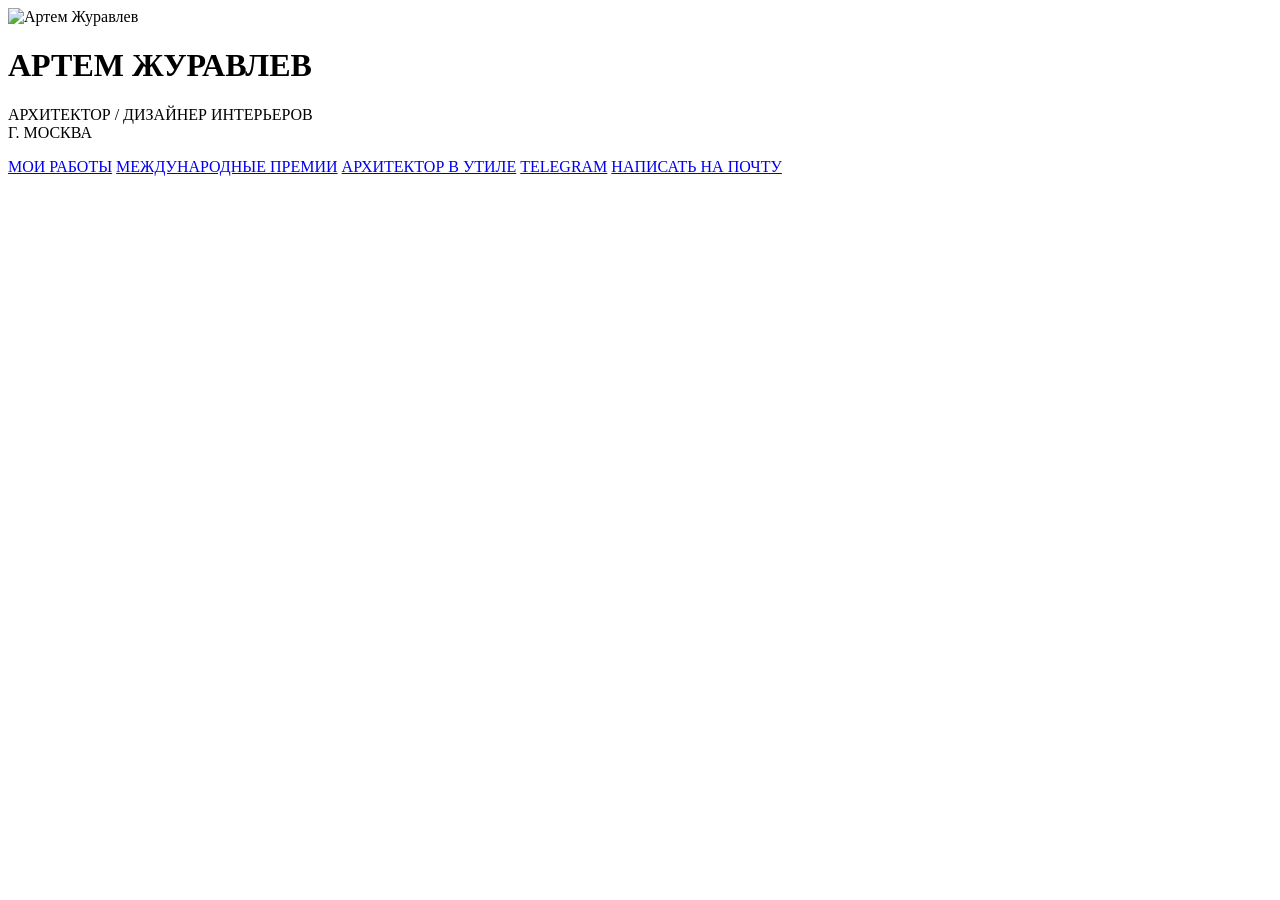
==== index.html @ 8761270f "Rename Index.html to index.html" ====
<!DOCTYPE html>
<html lang="ru">
<head>
    <meta charset="UTF-8">
    <meta name="viewport" content="width=device-width, initial-scale=1.0">
    <title>Артем Журавлев — Архитектор / Дизайнер интерьеров</title>
    <link rel="stylesheet" href="style.css">
</head>
<body>
    <div class="card">
        <!-- Шапка -->
        <div class="header-bg">
            <div class="avatar-container">
                <!-- Укажите название файла вашей аватарки -->
                <img src="avatar.jpg" alt="Артем Журавлев" class="avatar">
            </div>
        </div>

        <!-- Контент -->
        <div class="content">
            <h1 class="name">АРТЕМ ЖУРАВЛЕВ</h1>
            <p class="subtitle">АРХИТЕКТОР / ДИЗАЙНЕР ИНТЕРЬЕРОВ<br>Г. МОСКВА</p>

            <!-- Кнопки -->
            <div class="buttons">
                <!-- Замените '#' на реальную ссылку на портфолио -->
                <a href="#" target="_blank" class="btn">МОИ РАБОТЫ</a>
                
                <!-- Переход на вторую страницу -->
                <a href="awards.html" class="btn">МЕЖДУНАРОДНЫЕ ПРЕМИИ</a>
                
                <!-- Замените '#' на нужную ссылку -->
                <a href="#" target="_blank" class="btn">АРХИТЕКТОР В УТИЛЕ</a>
                
                <!-- Замените '#' на ссылку на Telegram (например, https://t.me/yourusername) -->
                <a href="#" target="_blank" class="btn">TELEGRAM</a>
                
                <!-- Замените email@example.com на вашу почту -->
                <a href="mailto:email@example.com" class="btn">НАПИСАТЬ НА ПОЧТУ</a>
            </div>
        </div>
    </div>
</body>
</html>
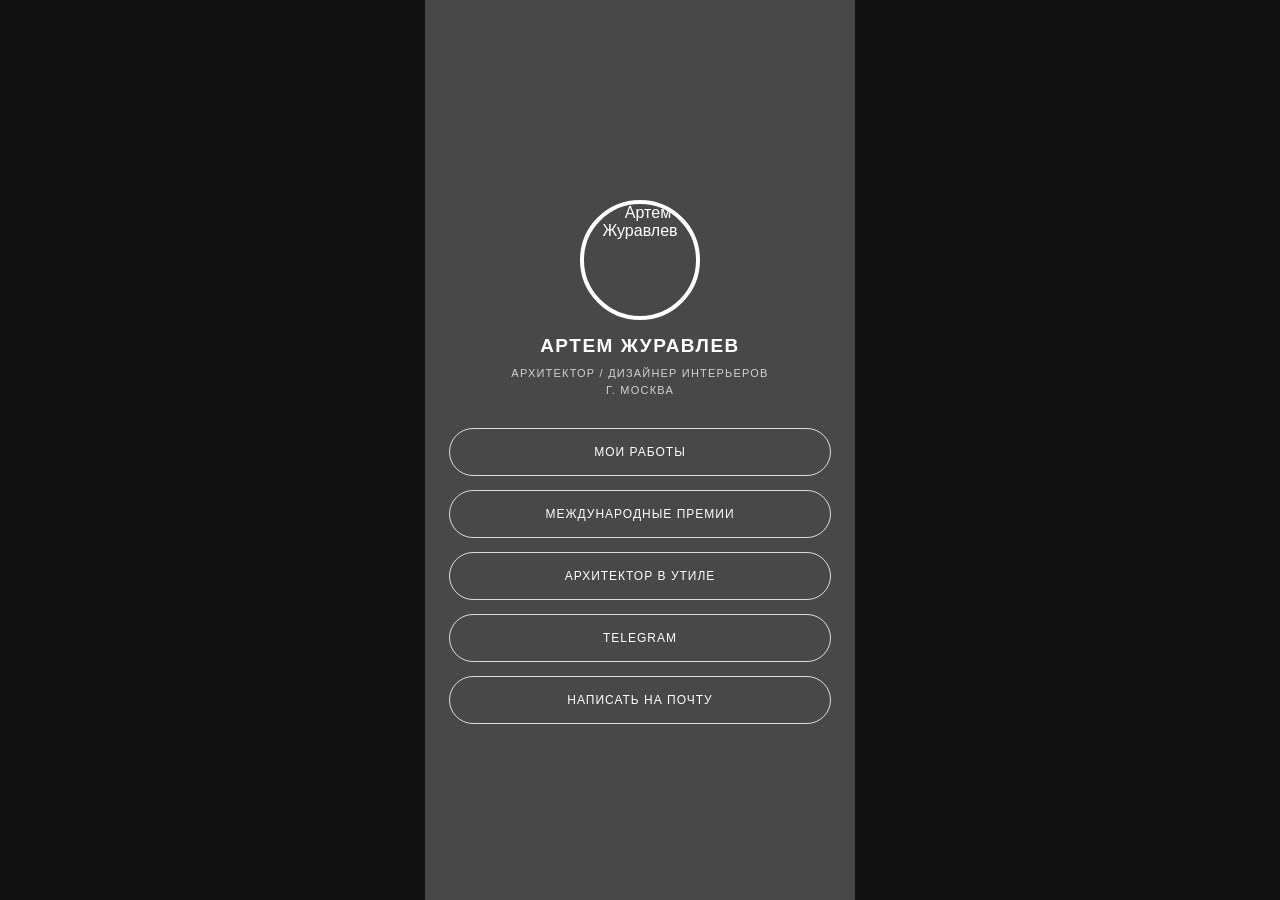
==== commit 7b0131c9: "Update index.html" ====
--- a/index.html
+++ b/index.html
@@ -21,7 +21,7 @@
             <h1 class="name">АРТЕМ ЖУРАВЛЕВ</h1>
             <p class="subtitle">АРХИТЕКТОР / ДИЗАЙНЕР ИНТЕРЬЕРОВ<br>Г. МОСКВА</p>
 
-            <!-- Кнопки -->
+            <!-- Кнопки   -->
             <div class="buttons">
                 <!-- Замените '#' на реальную ссылку на портфолио -->
                 <a href="#" target="_blank" class="btn">МОИ РАБОТЫ</a>
--- a/style.css
+++ b/style.css
@@ -0,0 +1,136 @@
+* {
+    box-sizing: border-box;
+    margin: 0;
+    padding: 0;
+    font-family: -apple-system, BlinkMacSystemFont, "Segoe UI", Roboto, Helvetica, Arial, sans-serif;
+}
+
+body {
+    background-color: #111111;
+    display: flex;
+    justify-content: center;
+    align-items: flex-start;
+    min-height: 100vh;
+    padding: 0;
+}
+
+/* Контейнер карточки */
+.card {
+    width: 100%;
+    max-width: 430px; /* Ширина под iPhone 16 Pro Max */
+    min-height: 100vh;
+    background-color: #484848; /* Точный цвет фона из вашего макета */
+    color: #ffffff;
+    text-align: center;
+    position: relative;
+    display: flex;
+    flex-direction: column;
+}
+
+/* Шапка с фоновым фото */
+.header-bg {
+    height: 260px;
+    background-image: url('header-bg.jpg'); /* Название файла фона */
+    background-size: cover;
+    background-position: center;
+    position: relative;
+    width: 100%;
+    flex-shrink: 0;
+}
+
+.awards-header {
+    height: 220px;
+}
+
+/* Контейнер аватарки */
+.avatar-container {
+    position: absolute;
+    bottom: -60px;
+    left: 50%;
+    transform: translateX(-50%);
+    width: 120px;
+    height: 120px;
+    z-index: 10;
+}
+
+/* Картинка аватарки */
+.avatar {
+    width: 120px;
+    height: 120px;
+    border-radius: 50%;
+    border: 4px solid #ffffff;
+    object-fit: cover; /* Предотвращает сплющивание картинки */
+    display: block;
+}
+
+/* Контентная область */
+.content {
+    padding: 75px 24px 40px 24px;
+    flex-grow: 1;
+    display: flex;
+    flex-direction: column;
+}
+
+.name {
+    font-size: 19px;
+    font-weight: 700;
+    letter-spacing: 1.5px;
+    margin-bottom: 8px;
+    text-transform: uppercase;
+}
+
+.subtitle {
+    font-size: 11px;
+    color: #d1d1d1;
+    letter-spacing: 1.2px;
+    line-height: 1.5;
+    margin-bottom: 30px;
+    text-transform: uppercase;
+}
+
+.title {
+    font-size: 15px;
+    font-weight: 600;
+    letter-spacing: 1.5px;
+    margin-bottom: 30px;
+    text-transform: uppercase;
+}
+
+/* Кнопки */
+.buttons {
+    display: flex;
+    flex-direction: column;
+    gap: 14px;
+    width: 100%;
+}
+
+.btn {
+    display: flex;
+    align-items: center;
+    justify-content: center;
+    width: 100%;
+    height: 48px;
+    border: 1px solid rgba(255, 255, 255, 0.8);
+    border-radius: 24px;
+    color: #ffffff;
+    text-decoration: none;
+    font-size: 12px;
+    font-weight: 500;
+    letter-spacing: 1px;
+    transition: all 0.2s ease;
+    background: transparent;
+    box-sizing: border-box;
+}
+
+.btn:hover {
+    background-color: rgba(255, 255, 255, 0.15);
+    border-color: #ffffff;
+}
+
+.btn-back {
+    margin-top: 15px;
+    opacity: 0.7;
+}
+
+.btn-back:hover {
+    opacity: 1;
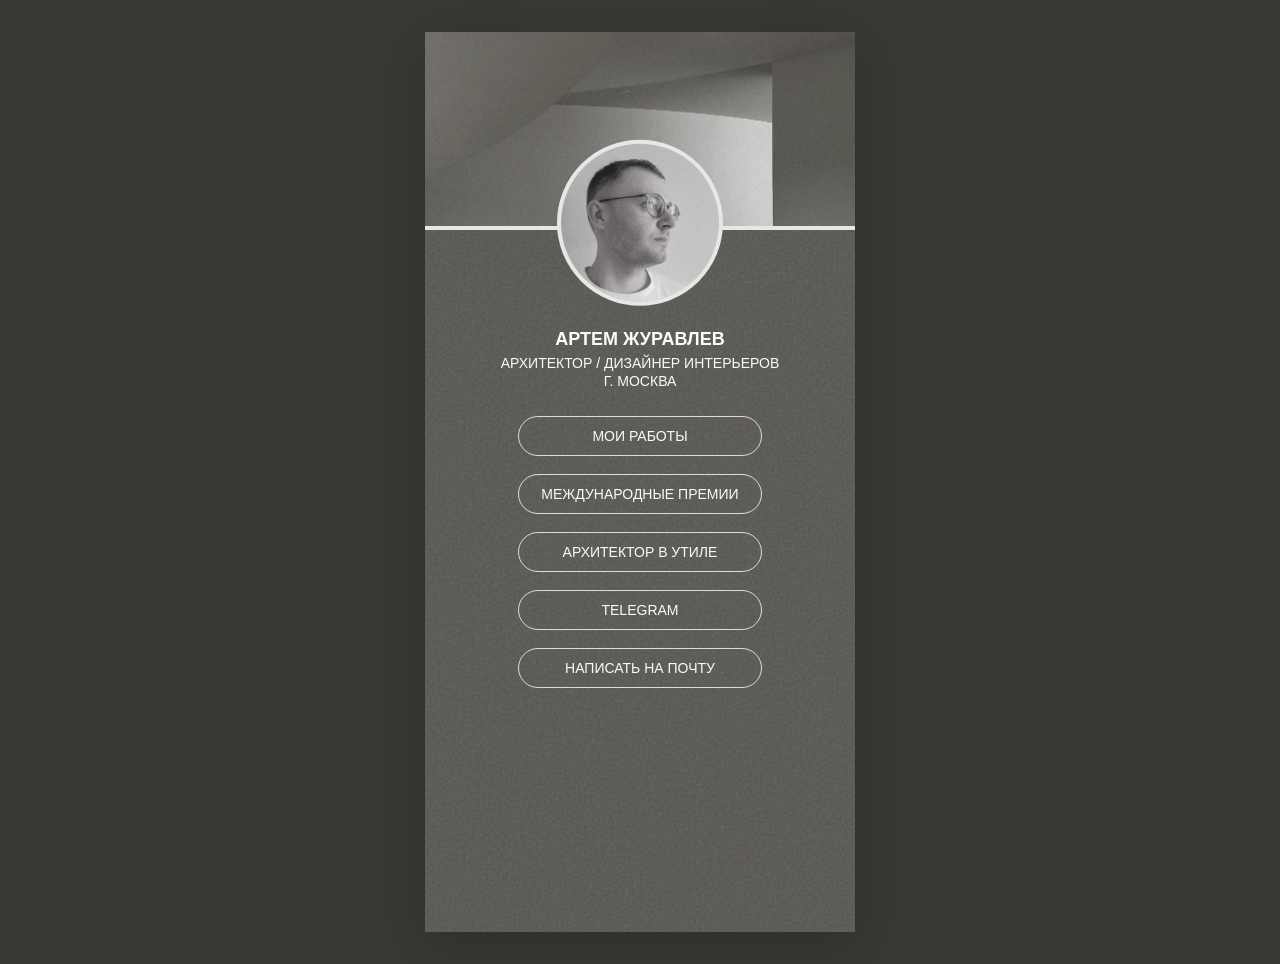
==== commit 36f6cd4a: "fix" ====
--- a/index.html
+++ b/index.html
@@ -1,44 +1,33 @@
-<!DOCTYPE html>
+<!doctype html>
 <html lang="ru">
 <head>
-    <meta charset="UTF-8">
-    <meta name="viewport" content="width=device-width, initial-scale=1.0">
-    <title>Артем Журавлев — Архитектор / Дизайнер интерьеров</title>
-    <link rel="stylesheet" href="style.css">
+  <meta charset="UTF-8">
+  <meta name="viewport" content="width=device-width, initial-scale=1">
+  <meta name="theme-color" content="#56554f">
+  <meta name="description" content="Артем Журавлев — архитектор и дизайнер интерьеров, Москва. Работы, международные премии и контакты.">
+  <title>Артем Журавлев — архитектор и дизайнер интерьеров</title>
+  <link rel="icon" type="image/svg+xml" href="data:image/svg+xml,%3Csvg xmlns='http://www.w3.org/2000/svg' viewBox='0 0 32 32'%3E%3Crect width='32' height='32' rx='5' fill='%2356554f'/%3E%3Cpath d='m7 25 9-19 9 19M11 18h10' fill='none' stroke='%23fff' stroke-width='2'/%3E%3C/svg%3E">
+  <link rel="stylesheet" href="styles.css">
 </head>
 <body>
-    <div class="card">
-        <!-- Шапка -->
-        <div class="header-bg">
-            <div class="avatar-container">
-                <!-- Укажите название файла вашей аватарки -->
-                <img src="avatar.jpg" alt="Артем Журавлев" class="avatar">
-            </div>
-        </div>
-
-        <!-- Контент -->
-        <div class="content">
-            <h1 class="name">АРТЕМ ЖУРАВЛЕВ</h1>
-            <p class="subtitle">АРХИТЕКТОР / ДИЗАЙНЕР ИНТЕРЬЕРОВ<br>Г. МОСКВА</p>
-
-            <!-- Кнопки   -->
-            <div class="buttons">
-                <!-- Замените '#' на реальную ссылку на портфолио -->
-                <a href="#" target="_blank" class="btn">МОИ РАБОТЫ</a>
-                
-                <!-- Переход на вторую страницу -->
-                <a href="awards.html" class="btn">МЕЖДУНАРОДНЫЕ ПРЕМИИ</a>
-                
-                <!-- Замените '#' на нужную ссылку -->
-                <a href="#" target="_blank" class="btn">АРХИТЕКТОР В УТИЛЕ</a>
-                
-                <!-- Замените '#' на ссылку на Telegram (например, https://t.me/yourusername) -->
-                <a href="#" target="_blank" class="btn">TELEGRAM</a>
-                
-                <!-- Замените email@example.com на вашу почту -->
-                <a href="mailto:email@example.com" class="btn">НАПИСАТЬ НА ПОЧТУ</a>
-            </div>
-        </div>
-    </div>
+  <div class="page">
+    <header class="cover" aria-label="Портрет архитектора">
+      <div class="cover__crop" aria-hidden="true"><img class="cover__image" src="assets/header-bg.webp" alt="" width="860" height="391"></div>
+      <div class="portrait"><img class="portrait__image" src="assets/avatar.webp" alt="Артем Журавлев" width="384" height="384"></div>
+    </header>
+    <main class="profile">
+      <h1 class="profile__name">Артем Журавлев</h1>
+      <p class="profile__description">Архитектор / дизайнер интерьеров<br>г. Москва</p>
+      <nav class="links" aria-label="Работы и контакты">
+        <!-- Для подключения ссылки добавьте href="https://…" и удалите aria-disabled, role и title. -->
+        <a class="link" role="link" aria-disabled="true" title="Ссылка на портфолио пока не указана">Мои работы</a>
+        <a class="link" href="awards.html">Международные премии</a>
+        <a class="link" role="link" aria-disabled="true" title="Ссылка пока не указана">Архитектор в утиле</a>
+        <a class="link" role="link" aria-disabled="true" title="Адрес Telegram пока не указан">Telegram</a>
+        <!-- Для почты используйте href="mailto:ваш-адрес". -->
+        <a class="link" role="link" aria-disabled="true" title="Адрес электронной почты пока не указан">Написать на почту</a>
+      </nav>
+    </main>
+  </div>
 </body>
 </html>
--- a/styles.css
+++ b/styles.css
@@ -0,0 +1,88 @@
+/* Чистый CSS. Исходные изображения находятся в assets/. */
+:root {
+  color-scheme: dark;
+  --background: #56554f;
+  --text: #fafafa;
+  --outline: rgba(255, 255, 255, .78);
+  --page-width: 430px;
+}
+* { box-sizing: border-box; }
+html { min-width: 280px; min-height: 100%; background: #383834; }
+body { margin: 0; color: var(--text); font-family: Arial, Helvetica, sans-serif; }
+.page {
+  position: relative;
+  isolation: isolate;
+  width: min(100%, var(--page-width));
+  min-height: 100vh;
+  min-height: 100svh;
+  margin-inline: auto;
+  overflow: hidden;
+  background: var(--background);
+}
+/* Мелкое зерно — фон, не растровый снимок всей страницы. */
+.page::before {
+  content: "";
+  position: absolute;
+  inset: 0;
+  z-index: -1;
+  pointer-events: none;
+  opacity: .24;
+  background-image: url("data:image/svg+xml,%3Csvg viewBox='0 0 180 180' xmlns='http://www.w3.org/2000/svg'%3E%3Cfilter id='n'%3E%3CfeTurbulence type='fractalNoise' baseFrequency='.85' numOctaves='3' stitchTiles='stitch'/%3E%3C/filter%3E%3Cpath fill='%23fff' filter='url(%23n)' opacity='.65' d='M0 0h180v180H0z'/%3E%3C/svg%3E");
+}
+.cover {
+  position: relative;
+  width: 100%;
+  aspect-ratio: 347 / 160;
+  border-bottom: 4px solid #e7e7e5;
+}
+.cover__crop { position: absolute; inset: 0; overflow: hidden; }
+.cover__image { display: block; width: 100%; height: 100%; object-fit: cover; }
+.portrait {
+  position: absolute;
+  z-index: 1;
+  width: 38.62%;
+  aspect-ratio: 1;
+  left: 50%;
+  bottom: 0;
+  transform: translate(-50%, 48%);
+  border: 4px solid #e7e7e5;
+  border-radius: 50%;
+  overflow: hidden;
+  background: #c7c7c5;
+}
+.portrait__image { display: block; width: 100%; height: 100%; object-fit: cover; }
+.profile { padding: 22.7% 20px 64px; text-align: center; }
+.profile__name { margin: 0; font-size: 1.125rem; line-height: 1.25; font-weight: 700; text-transform: uppercase; }
+.profile__description { margin: 5px 0 0; font-size: .875rem; line-height: 1.25; text-transform: uppercase; }
+.links { display: flex; flex-direction: column; gap: 18px; width: min(100%, 244px); margin: 26px auto 0; }
+.link {
+  display: flex;
+  align-items: center;
+  justify-content: center;
+  width: 100%;
+  min-height: 40px;
+  padding: 9px 8px;
+  border: 1px solid var(--outline);
+  border-radius: 999px;
+  background: transparent;
+  color: inherit;
+  font: inherit;
+  font-size: .875rem;
+  line-height: 1.25;
+  text-align: center;
+  text-decoration: none;
+  text-transform: uppercase;
+  transition: background-color .18s, border-color .18s;
+}
+.link[href]:hover { background: rgba(255, 255, 255, .12); border-color: #fff; }
+.link:focus-visible, .back:focus-visible { outline: 2px solid #fff; outline-offset: 5px; }
+.link[aria-disabled="true"] { cursor: default; }
+.awards { padding: 48px 20px 64px; text-align: center; }
+.awards__title { margin: 0; font-size: 1.125rem; line-height: 1.4; font-weight: 600; text-transform: uppercase; }
+.awards .links { margin-top: 48px; }
+.back { width: min(100%, 244px); margin: 24px auto 0; gap: 8px; color: #dededb; border-color: rgba(255, 255, 255, .5); }
+@media (min-width: 600px) {
+  body { padding: 32px 20px; }
+  .page { min-height: max(900px, calc(100svh - 64px)); box-shadow: 0 12px 60px #0003; }
+}
+@media (prefers-reduced-motion: reduce) { .link { transition: none; } }
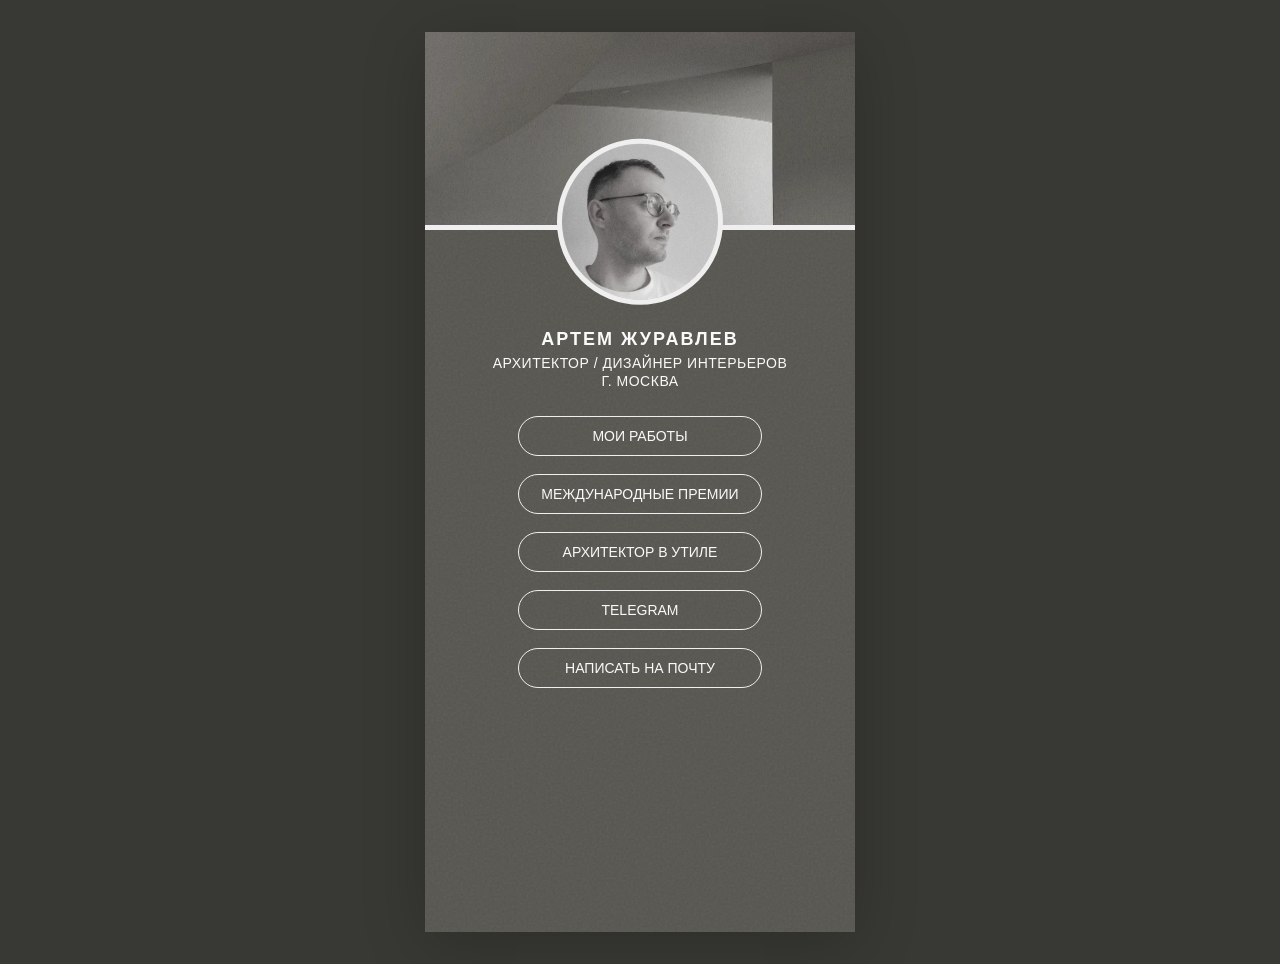
==== commit 8b57a650: "Fix 2" ====
--- a/index.html
+++ b/index.html
@@ -19,13 +19,13 @@
       <h1 class="profile__name">Артем Журавлев</h1>
       <p class="profile__description">Архитектор / дизайнер интерьеров<br>г. Москва</p>
       <nav class="links" aria-label="Работы и контакты">
-        <!-- Для подключения ссылки добавьте href="https://…" и удалите aria-disabled, role и title. -->
-        <a class="link" role="link" aria-disabled="true" title="Ссылка на портфолио пока не указана">Мои работы</a>
+        <!-- Для подключения ссылки добавьте href="https://…" и удалите aria-disabled, role и title. -->    
+        <a class="link" target="_blank" href="https://www.behance.net/artemzhuravlev">Мои работы</a>
         <a class="link" href="awards.html">Международные премии</a>
-        <a class="link" role="link" aria-disabled="true" title="Ссылка пока не указана">Архитектор в утиле</a>
-        <a class="link" role="link" aria-disabled="true" title="Адрес Telegram пока не указан">Telegram</a>
+        <a class="link" target="_blank" href="https://t.me/architect_v_utile">Архитектор в утиле</a>
+        <a class="link" target="_blank" href="https://t.me/MrSmurfi">Telegram</a>
         <!-- Для почты используйте href="mailto:ваш-адрес". -->
-        <a class="link" role="link" aria-disabled="true" title="Адрес электронной почты пока не указан">Написать на почту</a>
+        <a class="link" href="mailto:zhuravlevarte@gmail.com">Написать на почту</a>
       </nav>
     </main>
   </div>
--- a/styles.css
+++ b/styles.css
@@ -3,12 +3,12 @@
   color-scheme: dark;
   --background: #56554f;
   --text: #fafafa;
-  --outline: rgba(255, 255, 255, .78);
+  --outline: #EFEFEF;
   --page-width: 430px;
 }
 * { box-sizing: border-box; }
 html { min-width: 280px; min-height: 100%; background: #383834; }
-body { margin: 0; color: var(--text); font-family: Arial, Helvetica, sans-serif; }
+body { margin: 0; color: var(--text); font-family: "Segoe UI", Roboto, Helvetica, Arial, sans-serif;; }
 .page {
   position: relative;
   isolation: isolate;
@@ -26,14 +26,14 @@
   inset: 0;
   z-index: -1;
   pointer-events: none;
-  opacity: .24;
-  background-image: url("data:image/svg+xml,%3Csvg viewBox='0 0 180 180' xmlns='http://www.w3.org/2000/svg'%3E%3Cfilter id='n'%3E%3CfeTurbulence type='fractalNoise' baseFrequency='.85' numOctaves='3' stitchTiles='stitch'/%3E%3C/filter%3E%3Cpath fill='%23fff' filter='url(%23n)' opacity='.65' d='M0 0h180v180H0z'/%3E%3C/svg%3E");
+  opacity: .20;
+  background-image: url("data:image/svg+xml,%3Csvg viewBox='0 0 180 180' xmlns='http://www.w3.org/2000/svg'%3E%3Cfilter id='n'%3E%3CfeTurbulence type='fractalNoise' baseFrequency='.98' numOctaves='15' stitchTiles='stitch'/%3E%3C/filter%3E%3Cpath fill='%23fff' filter='url(%23n)' opacity='.45' d='M0 0h180v180H0z'/%3E%3C/svg%3E");
 }
 .cover {
   position: relative;
   width: 100%;
   aspect-ratio: 347 / 160;
-  border-bottom: 4px solid #e7e7e5;
+  border-bottom: 5px solid #EFEFEF;
 }
 .cover__crop { position: absolute; inset: 0; overflow: hidden; }
 .cover__image { display: block; width: 100%; height: 100%; object-fit: cover; }
@@ -45,15 +45,15 @@
   left: 50%;
   bottom: 0;
   transform: translate(-50%, 48%);
-  border: 4px solid #e7e7e5;
+  border: 5px solid #EFEFEF;
   border-radius: 50%;
   overflow: hidden;
   background: #c7c7c5;
 }
 .portrait__image { display: block; width: 100%; height: 100%; object-fit: cover; }
 .profile { padding: 22.7% 20px 64px; text-align: center; }
-.profile__name { margin: 0; font-size: 1.125rem; line-height: 1.25; font-weight: 700; text-transform: uppercase; }
-.profile__description { margin: 5px 0 0; font-size: .875rem; line-height: 1.25; text-transform: uppercase; }
+.profile__name { margin: 0; font-size: 1.125rem; line-height: 1.25; font-weight:700; text-transform: uppercase; letter-spacing:2px; }
+.profile__description { margin: 5px 0 0; font-size: .875rem; line-height: 1.25; text-transform: uppercase; letter-spacing:0.5px;font-weight:400 }
 .links { display: flex; flex-direction: column; gap: 18px; width: min(100%, 244px); margin: 26px auto 0; }
 .link {
   display: flex;
@@ -62,7 +62,7 @@
   width: 100%;
   min-height: 40px;
   padding: 9px 8px;
-  border: 1px solid var(--outline);
+  border: 1.5px solid var(--outline);
   border-radius: 999px;
   background: transparent;
   color: inherit;
